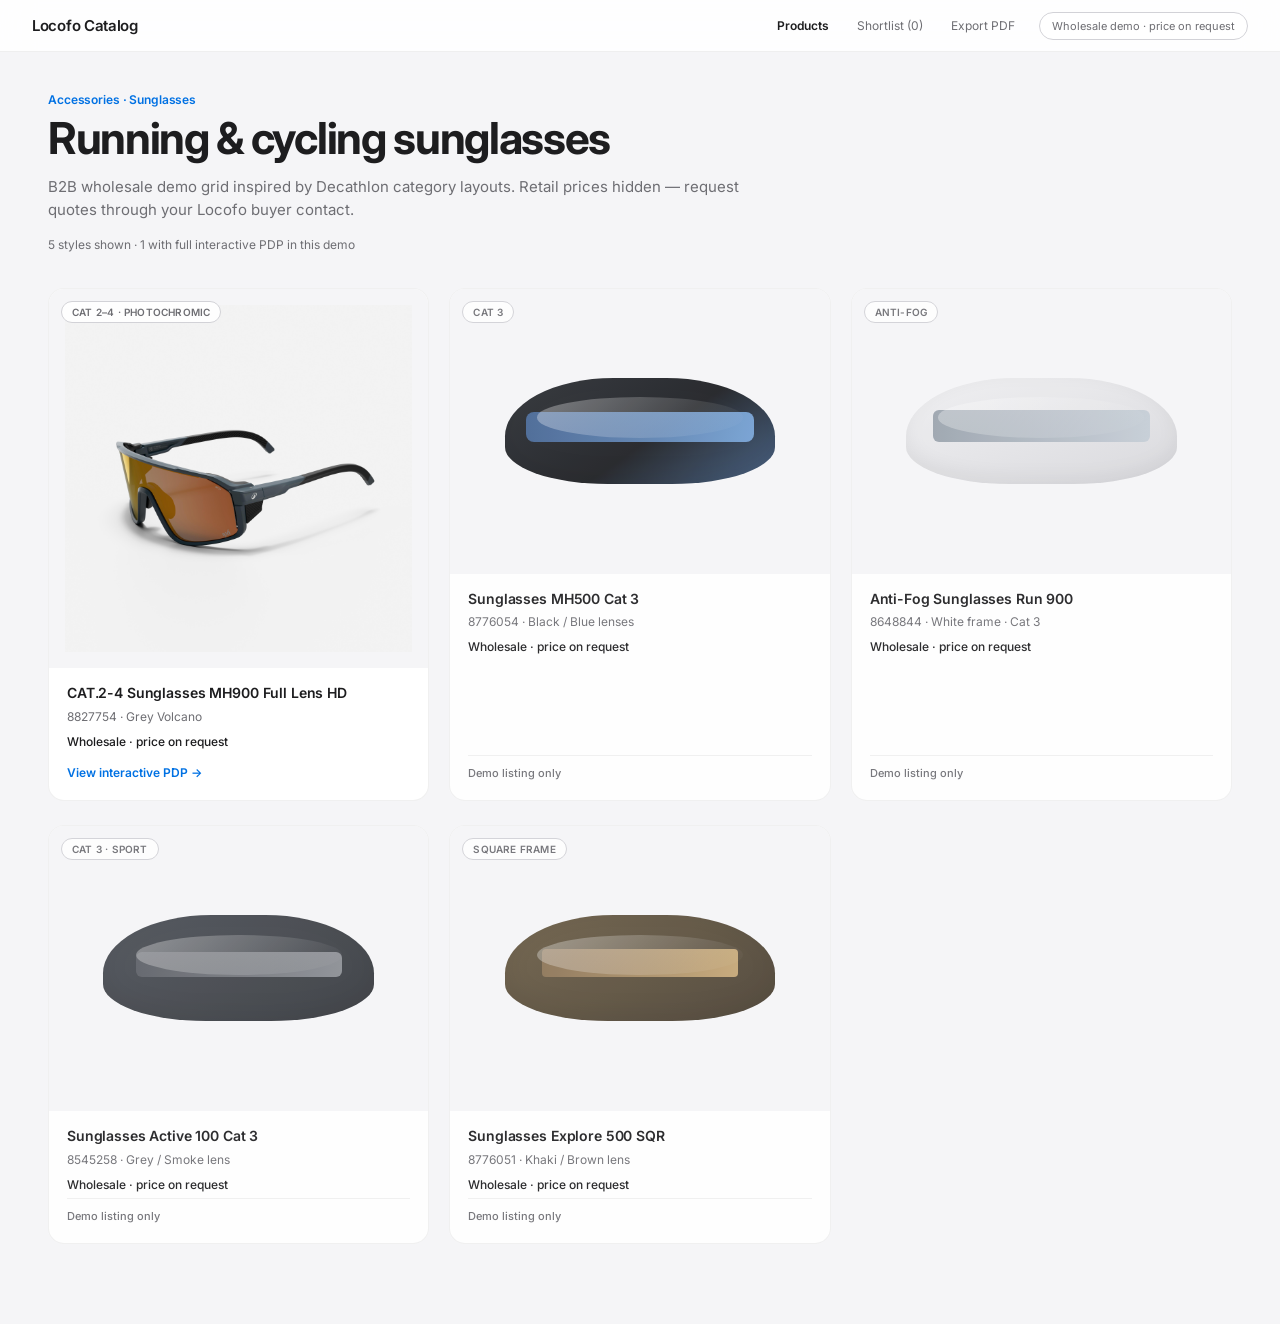
==== index.html @ 7089e8e8 "feat: product listing home page; move PDP to product.html Add Decathlon-inspired category grid on in" ====
<!DOCTYPE html>
<html lang="en">
<head>
  <meta charset="utf-8" />
  <meta name="viewport" content="width=device-width, initial-scale=1" />
  <title>Locofo Catalog — Running &amp; cycling sunglasses</title>
  <link rel="preconnect" href="https://fonts.googleapis.com" />
  <link rel="preconnect" href="https://fonts.gstatic.com" crossorigin />
  <link href="https://fonts.googleapis.com/css2?family=Inter:wght@400;500;600;700&display=swap" rel="stylesheet" />
  <link rel="stylesheet" href="css/styles.css" />
  <link rel="stylesheet" href="css/listing.css" />
</head>
<body>
  <header class="nav" role="banner">
    <a class="brand" href="index.html">Locofo Catalog</a>
    <div class="nav-end">
      <nav class="nav-links" aria-label="Primary">
        <a href="index.html" class="nav-link nav-link-current" aria-current="page">Products</a>
        <button type="button" class="nav-link nav-link-btn" id="openShortlistNav" aria-haspopup="dialog">
          Shortlist (<span id="shortlistCount">0</span>)
        </button>
        <a href="pdf.html" class="nav-link">Export PDF</a>
      </nav>
      <div class="chip" aria-label="Pricing">Wholesale demo · price on request</div>
    </div>
  </header>

  <main class="listing" id="listing">
    <header class="listing-intro">
      <p class="listing-breadcrumb">Accessories · Sunglasses</p>
      <h1>Running &amp; cycling sunglasses</h1>
      <p class="listing-lede">
        B2B wholesale demo grid inspired by Decathlon category layouts. Retail prices hidden — request
        quotes through your Locofo buyer contact.
      </p>
      <p class="listing-count" id="listingCount" aria-live="polite"></p>
    </header>

    <ul class="product-grid" id="productGrid"></ul>
  </main>

  <div class="drawer-backdrop" id="drawerBackdrop" hidden></div>
  <aside class="drawer" id="shortlistDrawer" role="dialog" aria-labelledby="drawerTitle" aria-modal="true" hidden>
    <header class="drawer-header">
      <h2 id="drawerTitle">Shortlist</h2>
      <button type="button" class="drawer-close" id="closeShortlist">Close</button>
    </header>
    <div class="drawer-body" id="shortlistItems"></div>
    <footer class="drawer-footer">
      <p class="drawer-status" id="drawerStatus">0 products ready to export</p>
      <a class="btn btn-primary btn-block" href="pdf.html" id="drawerExport">Export PDF · 0 products</a>
    </footer>
  </aside>

  <script src="js/product.js"></script>
  <script src="js/catalog.js"></script>
  <script src="js/shortlist.js"></script>
  <script src="js/shortlist-ui.js"></script>
  <script src="js/listing.js"></script>
</body>
</html>
---- css/styles.css ----
:root {
  --ink: #1d1d1f;
  --muted: #6e6e73;
  --line: #d2d2d7;
  --bg: #f5f5f7;
  --white: #ffffff;
  --accent: #0071e3;
  --tab-bg: #e8e8ed;
  --nav-h: 52px;
  --drawer-w: 400px;
  font-family: 'Inter', system-ui, -apple-system, BlinkMacSystemFont, 'Segoe UI', sans-serif;
}

*,
*::before,
*::after {
  box-sizing: border-box;
}

html,
body {
  margin: 0;
  height: 100%;
  color: var(--ink);
  background: var(--bg);
  -webkit-font-smoothing: antialiased;
}

body.drawer-open {
  overflow: hidden;
}

a {
  color: inherit;
  text-decoration: none;
}

button {
  font: inherit;
  cursor: pointer;
  border: none;
  background: none;
}

/* —— Nav —— */
.nav {
  position: fixed;
  top: 0;
  left: 0;
  right: 0;
  z-index: 40;
  height: var(--nav-h);
  display: flex;
  align-items: center;
  justify-content: space-between;
  padding: 0 32px;
  background: rgba(255, 255, 255, 0.88);
  backdrop-filter: blur(16px);
  -webkit-backdrop-filter: blur(16px);
  border-bottom: 1px solid rgba(0, 0, 0, 0.06);
}

.brand {
  font-weight: 600;
  font-size: 15px;
  letter-spacing: -0.02em;
}

.nav-end {
  display: flex;
  align-items: center;
  gap: 24px;
}

.nav-links {
  display: flex;
  align-items: center;
  gap: 28px;
}

.nav-link {
  font-size: 12px;
  color: var(--muted);
  transition: color 0.15s;
}

.nav-link:hover,
.nav-link:focus-visible {
  color: var(--ink);
}

.nav-link-btn {
  padding: 0;
}

.chip {
  font-size: 11px;
  color: var(--muted);
  border: 1px solid var(--line);
  border-radius: 980px;
  padding: 6px 12px;
  background: var(--white);
  white-space: nowrap;
}

/* —— PDP split —— */
.pdp {
  display: grid;
  grid-template-columns: minmax(380px, 1fr) minmax(480px, 1.05fr);
  min-height: 100vh;
  padding-top: var(--nav-h);
}

.copy-col {
  background: var(--bg);
  padding: 56px 56px 48px 64px;
  display: flex;
  flex-direction: column;
  justify-content: center;
  max-width: 640px;
}

.eyebrow {
  margin: 0 0 20px;
  font-size: 14px;
  font-weight: 600;
  color: var(--accent);
  letter-spacing: -0.01em;
}

.tabs {
  display: inline-flex;
  gap: 2px;
  background: var(--tab-bg);
  border-radius: 980px;
  padding: 4px;
  margin-bottom: 28px;
  width: fit-content;
}

.tab {
  font-size: 11px;
  padding: 7px 14px;
  border-radius: 980px;
  color: var(--muted);
  transition: background 0.15s, color 0.15s, box-shadow 0.15s;
}

.tab.on {
  background: var(--white);
  color: var(--ink);
  font-weight: 600;
  box-shadow: 0 1px 2px rgba(0, 0, 0, 0.06);
}

.tab-panels {
  position: relative;
  min-height: 200px;
}

.tab-panel {
  display: none;
}

.tab-panel.active {
  display: block;
}

.tab-panel h1 {
  margin: 0 0 14px;
  font-size: clamp(28px, 2.8vw, 40px);
  font-weight: 700;
  letter-spacing: -0.03em;
  line-height: 1.08;
}

.lede {
  margin: 0;
  font-size: 16px;
  line-height: 1.5;
  color: var(--muted);
  max-width: 38ch;
}

.spec-list {
  margin: 8px 0 0;
  padding: 0;
  list-style: none;
  display: grid;
  gap: 16px;
}

.spec-list strong {
  display: block;
  font-size: 11px;
  letter-spacing: 0.06em;
  text-transform: uppercase;
  margin-bottom: 4px;
}

.spec-list span {
  font-size: 14px;
  color: var(--muted);
  line-height: 1.4;
}

.weight-hero {
  margin: 12px 0 10px;
  font-size: clamp(52px, 6vw, 72px);
  font-weight: 700;
  letter-spacing: -0.04em;
  line-height: 1;
}

.weight-unit {
  font-size: 0.35em;
  font-weight: 600;
  color: var(--muted);
  margin-left: 2px;
}

.swatches {
  display: flex;
  gap: 12px;
  margin-top: 20px;
}

.swatch {
  width: 40px;
  height: 40px;
  border-radius: 50%;
  border: 2px solid transparent;
  padding: 0;
}

.swatch.on {
  outline: 2px solid var(--accent);
  outline-offset: 3px;
}

.swatch-grey {
  background: linear-gradient(135deg, #4a4e55, #2c2f34);
}

.swatch-lens {
  background: linear-gradient(135deg, #e8924f, #b84a28);
  opacity: 0.85;
}

.cta-row {
  display: flex;
  flex-wrap: wrap;
  gap: 12px;
  margin-top: 36px;
}

.btn {
  display: inline-flex;
  align-items: center;
  justify-content: center;
  border-radius: 980px;
  padding: 12px 22px;
  font-size: 14px;
  font-weight: 600;
  transition: opacity 0.15s, transform 0.1s;
}

.btn-primary {
  background: var(--ink);
  color: var(--white);
}

.btn-primary:hover {
  opacity: 0.92;
}

.btn-primary.is-saved {
  background: #3a3a3c;
}

.btn-secondary {
  background: #e8e8ed;
  color: var(--ink);
}

.btn-secondary:hover {
  background: #dedee3;
}

.btn-block {
  width: 100%;
}

.btn-block.is-disabled {
  opacity: 0.45;
  pointer-events: none;
}

/* —— Stage / 360 —— */
.stage-col {
  position: relative;
  background: var(--white);
  display: flex;
  flex-direction: column;
  align-items: center;
  justify-content: center;
  padding: 32px 40px 40px;
  touch-action: none;
  cursor: grab;
  user-select: none;
}

.stage-col.is-dragging {
  cursor: grabbing;
}

.pills {
  display: flex;
  gap: 6px;
  margin-bottom: 24px;
}

.pills span {
  display: block;
  height: 6px;
  width: 6px;
  border-radius: 980px;
  background: #d2d2d7;
  transition: width 0.2s ease, background 0.2s ease;
}

.pills span.on {
  width: 22px;
  background: var(--accent);
}

.canvas-wrap {
  position: relative;
  width: min(100%, 560px);
  aspect-ratio: 1;
}

#spinCanvas {
  width: 100%;
  height: 100%;
  display: block;
}

.frame-badge {
  position: absolute;
  left: 50%;
  bottom: 4px;
  transform: translateX(-50%);
  font-size: 11px;
  font-variant-numeric: tabular-nums;
  color: var(--muted);
  background: rgba(245, 245, 247, 0.95);
  border: 1px solid var(--line);
  border-radius: 980px;
  padding: 5px 12px;
  pointer-events: none;
}

.spin-hint {
  margin: 16px 0 0;
  font-size: 11px;
  color: var(--muted);
  opacity: 0;
  transition: opacity 0.2s;
}

.stage-col:hover .spin-hint,
.stage-col:focus-within .spin-hint {
  opacity: 0.7;
}

/* —— Shortlist drawer —— */
.drawer-backdrop[hidden] {
  display: none !important;
}

.drawer-backdrop {
  position: fixed;
  inset: 0;
  z-index: 80;
  background: rgba(0, 0, 0, 0.28);
}

.drawer[hidden] {
  display: none !important;
}

.drawer {
  position: fixed;
  top: 0;
  right: 0;
  z-index: 90;
  width: var(--drawer-w);
  max-width: 100%;
  height: 100%;
  background: var(--white);
  box-shadow: -8px 0 32px rgba(0, 0, 0, 0.08);
  display: flex;
  flex-direction: column;
}

.drawer-header {
  display: flex;
  align-items: center;
  justify-content: space-between;
  padding: 28px 28px 16px;
}

.drawer-header h2 {
  margin: 0;
  font-size: 28px;
  font-weight: 700;
  letter-spacing: -0.03em;
}

.drawer-close {
  font-size: 13px;
  color: var(--muted);
  padding: 6px 4px;
}

.drawer-close:hover {
  color: var(--ink);
}

.drawer-body {
  flex: 1;
  overflow-y: auto;
  padding: 8px 20px 24px;
}

.shortlist-empty {
  font-size: 14px;
  color: var(--muted);
  line-height: 1.45;
  margin: 0;
  padding: 12px 8px;
}

.shortlist-card {
  display: flex;
  gap: 14px;
  align-items: flex-start;
  background: var(--bg);
  border-radius: 16px;
  padding: 14px;
}

.shortlist-thumb {
  width: 72px;
  height: 72px;
  object-fit: contain;
  border-radius: 10px;
  background: var(--white);
  flex-shrink: 0;
}

.shortlist-title {
  margin: 0 0 4px;
  font-size: 14px;
  font-weight: 600;
}

.shortlist-sub {
  margin: 0 0 8px;
  font-size: 12px;
  color: var(--muted);
}

.link-remove {
  font-size: 12px;
  color: var(--accent);
  padding: 0;
}

.link-remove:hover {
  text-decoration: underline;
}

.drawer-footer {
  padding: 16px 20px 28px;
  border-top: 1px solid rgba(0, 0, 0, 0.06);
}

.drawer-status {
  margin: 0 0 12px;
  font-size: 12px;
  color: var(--muted);
  text-align: center;
}

@media (min-width: 1200px) {
  .copy-col {
    padding-left: max(64px, 8vw);
  }
}
---- css/listing.css ----
.listing {
  max-width: 1280px;
  margin: 0 auto;
  padding: calc(var(--nav-h) + 40px) 48px 80px;
}

.listing-intro {
  margin-bottom: 36px;
  max-width: 720px;
}

.listing-breadcrumb {
  margin: 0 0 8px;
  font-size: 12px;
  font-weight: 600;
  color: var(--accent);
  letter-spacing: -0.01em;
}

.listing-intro h1 {
  margin: 0 0 12px;
  font-size: clamp(32px, 3.5vw, 44px);
  font-weight: 700;
  letter-spacing: -0.03em;
  line-height: 1.08;
}

.listing-lede {
  margin: 0;
  font-size: 15px;
  line-height: 1.55;
  color: var(--muted);
}

.listing-count {
  margin: 16px 0 0;
  font-size: 12px;
  color: var(--muted);
}

.nav-link-current {
  color: var(--ink);
  font-weight: 600;
}

.product-grid {
  list-style: none;
  margin: 0;
  padding: 0;
  display: grid;
  grid-template-columns: repeat(3, 1fr);
  gap: 24px 20px;
}

.product-card {
  display: flex;
  flex-direction: column;
  height: 100%;
  background: var(--white);
  border-radius: 16px;
  overflow: hidden;
  border: 1px solid rgba(0, 0, 0, 0.06);
  transition: box-shadow 0.2s ease, transform 0.15s ease;
  text-decoration: none;
  color: inherit;
}

.product-card--live:hover {
  box-shadow: 0 12px 32px rgba(0, 0, 0, 0.08);
  transform: translateY(-2px);
}

.product-card--mock {
  opacity: 0.92;
  cursor: default;
}

.card-media {
  position: relative;
  aspect-ratio: 4 / 3;
  background: var(--bg);
  display: flex;
  align-items: center;
  justify-content: center;
  padding: 16px;
}

.card-img {
  width: 100%;
  height: 100%;
  object-fit: contain;
}

.card-badge {
  position: absolute;
  top: 12px;
  left: 12px;
  font-size: 10px;
  font-weight: 600;
  letter-spacing: 0.02em;
  text-transform: uppercase;
  background: rgba(255, 255, 255, 0.92);
  border: 1px solid var(--line);
  border-radius: 980px;
  padding: 4px 10px;
  color: var(--muted);
}

.card-body {
  padding: 16px 18px 20px;
  display: flex;
  flex-direction: column;
  flex: 1;
  gap: 6px;
}

.card-title {
  margin: 0;
  font-size: 14px;
  font-weight: 600;
  line-height: 1.35;
  letter-spacing: -0.01em;
}

.card-ref {
  margin: 0;
  font-size: 12px;
  color: var(--muted);
}

.card-price {
  margin: 4px 0 0;
  font-size: 12px;
  font-weight: 500;
  color: var(--ink);
}

.card-cta {
  margin-top: auto;
  padding-top: 10px;
  font-size: 12px;
  font-weight: 600;
  color: var(--accent);
}

.card-demo-tag {
  margin-top: auto;
  padding-top: 10px;
  font-size: 11px;
  font-weight: 500;
  color: var(--muted);
  border-top: 1px solid rgba(0, 0, 0, 0.06);
}

/* Offline placeholder “product shots” */
.card-placeholder {
  width: 78%;
  height: 42%;
  border-radius: 40% 40% 38% 38% / 55% 55% 35% 35%;
  position: relative;
  box-shadow: inset 0 -8px 24px rgba(0, 0, 0, 0.08);
}

.card-placeholder::after {
  content: '';
  position: absolute;
  inset: 18% 12% auto;
  height: 38%;
  border-radius: 50%;
  background: linear-gradient(135deg, rgba(255, 255, 255, 0.35), transparent);
}

.ph-mh500 {
  background: linear-gradient(145deg, #2a2d33 0%, #1a1c20 55%, #3d5a80 100%);
}

.ph-mh500::before {
  content: '';
  position: absolute;
  left: 8%;
  right: 8%;
  top: 32%;
  height: 28%;
  border-radius: 8px;
  background: linear-gradient(90deg, #4a6fa5, #7eb0e8);
  opacity: 0.85;
}

.ph-antifog {
  background: linear-gradient(160deg, #f0f0f2 0%, #d8d8dc 100%);
  box-shadow: inset 0 -6px 20px rgba(0, 0, 0, 0.06);
}

.ph-antifog::before {
  content: '';
  position: absolute;
  left: 10%;
  right: 10%;
  top: 30%;
  height: 30%;
  border-radius: 6px;
  background: linear-gradient(90deg, #9aa3ad, #c5cdd6);
}

.ph-active {
  background: linear-gradient(145deg, #4b4f56 0%, #35383d 100%);
}

.ph-active::before {
  content: '';
  position: absolute;
  left: 12%;
  right: 12%;
  top: 34%;
  height: 24%;
  border-radius: 6px;
  background: linear-gradient(90deg, #5c5f66, #8a8d93);
}

.ph-explore {
  background: linear-gradient(145deg, #6b5d45 0%, #4a4032 100%);
}

.ph-explore::before {
  content: '';
  position: absolute;
  left: 14%;
  right: 14%;
  top: 32%;
  height: 26%;
  border-radius: 4px;
  background: linear-gradient(90deg, #8b7355, #c4a574);
}

.shortlist-view {
  display: inline-block;
  font-size: 12px;
  color: var(--accent);
  margin-right: 12px;
}

.shortlist-view:hover {
  text-decoration: underline;
}

@media (min-width: 1400px) {
  .product-grid {
    grid-template-columns: repeat(3, 1fr);
  }
}
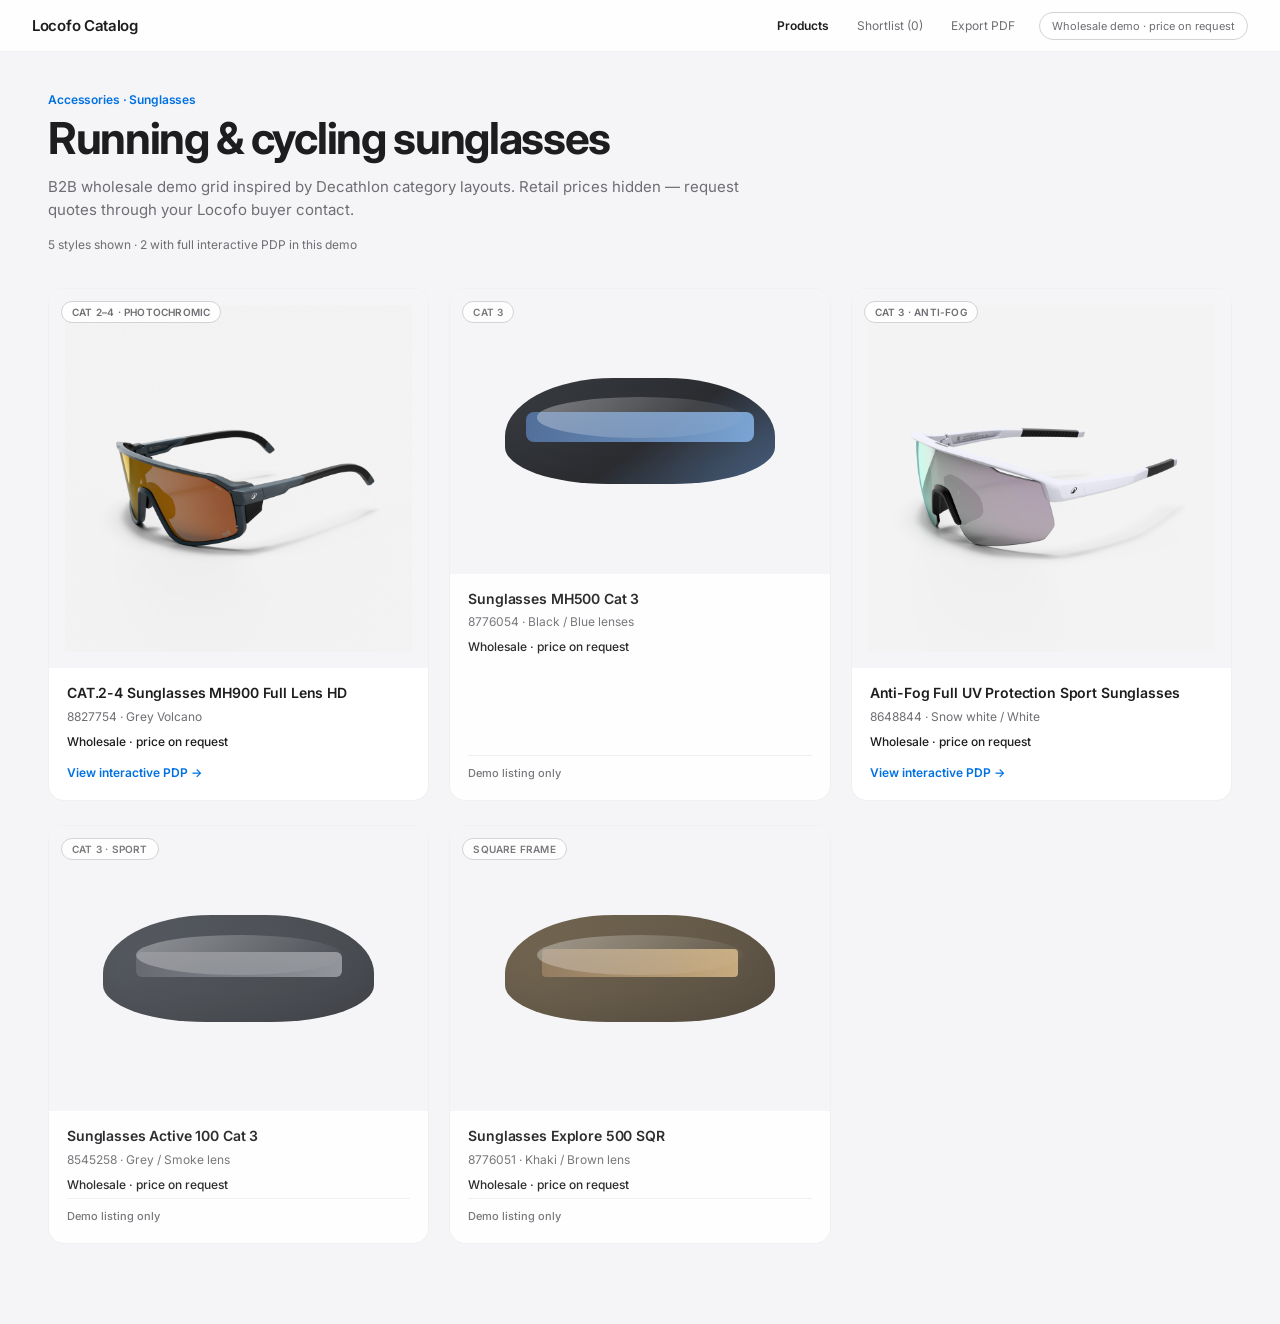
==== commit babb45e6: "feat: add Anti-Fog 8648844 PDP and multi-SKU PDF export Add frames-antifog assets, product-antifog.h" ====
--- a/index.html
+++ b/index.html
@@ -52,8 +52,7 @@
     </footer>
   </aside>
 
-  <script src="js/product.js"></script>
-  <script src="js/catalog.js"></script>
+  <script src="js/products.js"></script>
   <script src="js/shortlist.js"></script>
   <script src="js/shortlist-ui.js"></script>
   <script src="js/listing.js"></script>
--- a/css/styles.css
+++ b/css/styles.css
@@ -247,6 +247,11 @@
   opacity: 0.85;
 }
 
+.swatch-white {
+  background: linear-gradient(145deg, #ffffff 0%, #e8e8ed 55%, #d2d2d7 100%);
+  border: 1px solid var(--line);
+}
+
 .cta-row {
   display: flex;
   flex-wrap: wrap;
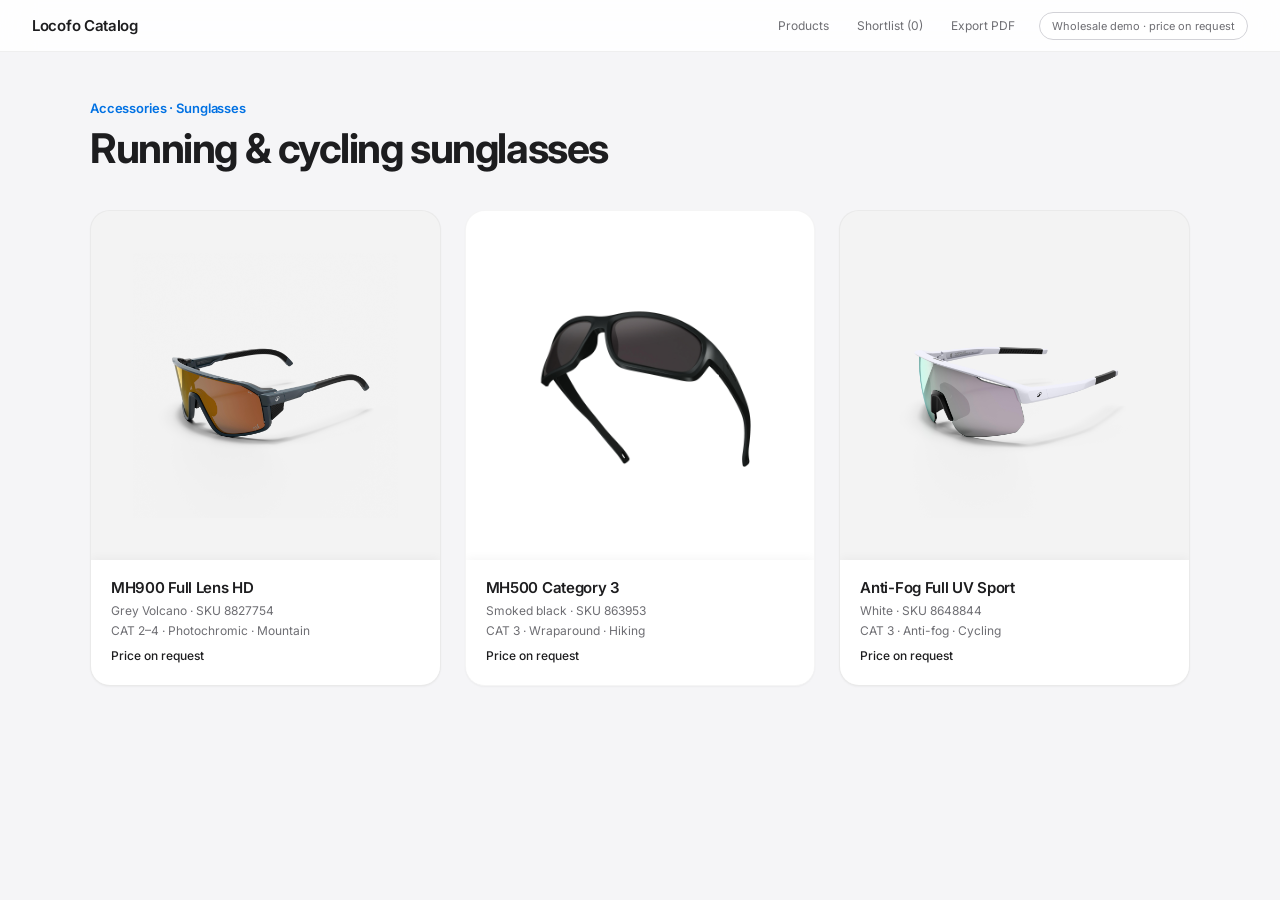
==== commit 5b79b700: "Add the interactive Locofo catalog demo. Ship the product grid, PDPs, shortlist, and PDF export, wit" ====
--- a/index.html
+++ b/index.html
@@ -3,40 +3,67 @@
 <head>
   <meta charset="utf-8" />
   <meta name="viewport" content="width=device-width, initial-scale=1" />
-  <title>Locofo Catalog — Running &amp; cycling sunglasses</title>
+  <title>Locofo Catalog - Running &amp; cycling sunglasses</title>
   <link rel="preconnect" href="https://fonts.googleapis.com" />
   <link rel="preconnect" href="https://fonts.gstatic.com" crossorigin />
   <link href="https://fonts.googleapis.com/css2?family=Inter:wght@400;500;600;700&display=swap" rel="stylesheet" />
   <link rel="stylesheet" href="css/styles.css" />
-  <link rel="stylesheet" href="css/listing.css" />
 </head>
 <body>
   <header class="nav" role="banner">
     <a class="brand" href="index.html">Locofo Catalog</a>
     <div class="nav-end">
       <nav class="nav-links" aria-label="Primary">
-        <a href="index.html" class="nav-link nav-link-current" aria-current="page">Products</a>
+        <a href="index.html" class="nav-link" aria-current="page">Products</a>
         <button type="button" class="nav-link nav-link-btn" id="openShortlistNav" aria-haspopup="dialog">
           Shortlist (<span id="shortlistCount">0</span>)
         </button>
-        <a href="pdf.html" class="nav-link">Export PDF</a>
+        <a href="pdf.html" class="nav-link" id="navExportPdf">Export PDF</a>
       </nav>
       <div class="chip" aria-label="Pricing">Wholesale demo · price on request</div>
     </div>
   </header>
 
-  <main class="listing" id="listing">
-    <header class="listing-intro">
-      <p class="listing-breadcrumb">Accessories · Sunglasses</p>
-      <h1>Running &amp; cycling sunglasses</h1>
-      <p class="listing-lede">
-        B2B wholesale demo grid inspired by Decathlon category layouts. Retail prices hidden — request
-        quotes through your Locofo buyer contact.
-      </p>
-      <p class="listing-count" id="listingCount" aria-live="polite"></p>
+  <main class="catalog" id="catalog">
+    <header class="catalog-header">
+      <p class="catalog-eyebrow">Accessories · Sunglasses</p>
+      <h1 class="catalog-title">Running &amp; cycling sunglasses</h1>
     </header>
 
-    <ul class="product-grid" id="productGrid"></ul>
+    <div class="product-grid" role="list">
+      <!-- LIVE: MH900 → product.html -->
+      <a class="product-card product-card--live product-card--mh900" href="product.html" role="listitem">
+        <img class="product-card-photo" src="frames/01.jpg" alt="" width="480" height="480" />
+        <div class="product-card-info">
+          <h2 class="product-card-title">MH900 Full Lens HD</h2>
+          <p class="product-card-meta">Grey Volcano · SKU 8827754</p>
+          <p class="product-card-line">CAT 2–4 · Photochromic · Mountain</p>
+          <p class="product-card-price">Price on request</p>
+        </div>
+      </a>
+
+      <!-- LIVE: MH500 → product-mh500.html -->
+      <a class="product-card product-card--live product-card--mh500" href="product-mh500.html" role="listitem">
+        <img class="product-card-photo" src="frames-mh500/01.jpg" alt="" width="480" height="480" />
+        <div class="product-card-info">
+          <h2 class="product-card-title">MH500 Category 3</h2>
+          <p class="product-card-meta">Smoked black · SKU 863953</p>
+          <p class="product-card-line">CAT 3 · Wraparound · Hiking</p>
+          <p class="product-card-price">Price on request</p>
+        </div>
+      </a>
+
+      <!-- LIVE: Anti-Fog → product-antifog.html -->
+      <a class="product-card product-card--live product-card--antifog" href="product-antifog.html" role="listitem">
+        <img class="product-card-photo" src="frames-antifog/01.jpg" alt="" width="480" height="480" />
+        <div class="product-card-info">
+          <h2 class="product-card-title">Anti-Fog Full UV Sport</h2>
+          <p class="product-card-meta">White · SKU 8648844</p>
+          <p class="product-card-line">CAT 3 · Anti-fog · Cycling</p>
+          <p class="product-card-price">Price on request</p>
+        </div>
+      </a>
+    </div>
   </main>
 
   <div class="drawer-backdrop" id="drawerBackdrop" hidden></div>
@@ -52,9 +79,8 @@
     </footer>
   </aside>
 
-  <script src="js/products.js"></script>
+  <script src="js/product.js"></script>
   <script src="js/shortlist.js"></script>
-  <script src="js/shortlist-ui.js"></script>
-  <script src="js/listing.js"></script>
+  <script src="js/app.js"></script>
 </body>
 </html>
--- a/css/styles.css
+++ b/css/styles.css
@@ -7,7 +7,7 @@
   --accent: #0071e3;
   --tab-bg: #e8e8ed;
   --nav-h: 52px;
-  --drawer-w: 400px;
+  --drawer-w: 380px;
   font-family: 'Inter', system-ui, -apple-system, BlinkMacSystemFont, 'Segoe UI', sans-serif;
 }
 
@@ -140,30 +140,57 @@
 
 .tab {
   font-size: 11px;
+  font-weight: 600;
   padding: 7px 14px;
   border-radius: 980px;
   color: var(--muted);
-  transition: background 0.15s, color 0.15s, box-shadow 0.15s;
+  transition: background 0.45s ease, color 0.45s ease, box-shadow 0.45s ease;
 }
 
 .tab.on {
   background: var(--white);
   color: var(--ink);
-  font-weight: 600;
   box-shadow: 0 1px 2px rgba(0, 0, 0, 0.06);
 }
 
 .tab-panels {
   position: relative;
-  min-height: 200px;
+  min-height: 240px;
+  overflow: hidden;
 }
 
 .tab-panel {
-  display: none;
+  position: absolute;
+  top: 0;
+  left: 0;
+  right: 0;
+  opacity: 0;
+  transform: translateY(18px);
+  pointer-events: none;
+  transition: opacity 0.7s ease, transform 0.85s cubic-bezier(0.22, 1, 0.36, 1);
+}
+
+.tab-panel.leave-up {
+  transform: translateY(-18px);
+}
+
+.tab-panel.leave-down {
+  transform: translateY(18px);
 }
 
 .tab-panel.active {
-  display: block;
+  opacity: 1;
+  transform: translateY(0);
+  pointer-events: auto;
+  z-index: 1;
+}
+
+@media (prefers-reduced-motion: reduce) {
+  .tab,
+  .tab-panel,
+  .pills span {
+    transition: none;
+  }
 }
 
 .tab-panel h1 {
@@ -248,8 +275,12 @@
 }
 
 .swatch-white {
-  background: linear-gradient(145deg, #ffffff 0%, #e8e8ed 55%, #d2d2d7 100%);
-  border: 1px solid var(--line);
+  background: linear-gradient(135deg, #f7f7f5, #e8e8e4);
+  border-color: #d2d2d7;
+}
+
+.swatch-smoke {
+  background: linear-gradient(135deg, #3a3a3c, #1c1c1e);
 }
 
 .cta-row {
@@ -284,12 +315,13 @@
 }
 
 .btn-secondary {
-  background: #e8e8ed;
+  background: transparent;
   color: var(--ink);
+  border: 1px solid var(--line);
 }
 
 .btn-secondary:hover {
-  background: #dedee3;
+  background: rgba(0, 0, 0, 0.03);
 }
 
 .btn-block {
@@ -331,7 +363,7 @@
   width: 6px;
   border-radius: 980px;
   background: #d2d2d7;
-  transition: width 0.2s ease, background 0.2s ease;
+  transition: width 0.55s cubic-bezier(0.22, 1, 0.36, 1), background 0.55s ease;
 }
 
 .pills span.on {
@@ -504,3 +536,112 @@
     padding-left: max(64px, 8vw);
   }
 }
+
+/* —— Catalog listing —— */
+.catalog {
+  max-width: 1180px;
+  margin: 0 auto;
+  padding: calc(var(--nav-h) + 48px) 40px 80px;
+}
+
+.catalog-header {
+  margin-bottom: 40px;
+  max-width: 560px;
+}
+
+.catalog-eyebrow {
+  margin: 0 0 10px;
+  font-size: 13px;
+  font-weight: 600;
+  color: var(--accent);
+  letter-spacing: -0.01em;
+}
+
+.catalog-title {
+  margin: 0;
+  font-size: clamp(32px, 3.2vw, 44px);
+  font-weight: 700;
+  letter-spacing: -0.035em;
+  line-height: 1.08;
+}
+
+.product-grid {
+  display: grid;
+  grid-template-columns: repeat(3, 1fr);
+  gap: 28px 24px;
+}
+
+.product-card {
+  display: flex;
+  flex-direction: column;
+  background: #f3f3f3;
+  border-radius: 20px;
+  overflow: hidden;
+  border: 1px solid rgba(0, 0, 0, 0.04);
+  box-shadow: 0 1px 2px rgba(0, 0, 0, 0.04);
+  transition: transform 0.18s ease;
+}
+
+.product-card--mh500 {
+  background: #ffffff;
+}
+
+.product-card--live {
+  cursor: pointer;
+}
+
+.product-card--live:hover,
+.product-card--live:focus-visible {
+  transform: translateY(-2px);
+  outline: none;
+}
+
+.product-card--live:hover .product-card-info,
+.product-card--live:focus-visible .product-card-info {
+  box-shadow: 0 -4px 14px rgba(0, 0, 0, 0.06);
+}
+
+.product-card--live:focus-visible {
+  box-shadow: 0 0 0 3px rgba(0, 113, 227, 0.35);
+}
+
+.product-card-photo {
+  width: 100%;
+  height: auto;
+  aspect-ratio: 1;
+  object-fit: contain;
+  display: block;
+  padding: 12%;
+}
+
+.product-card-info {
+  position: relative;
+  background: var(--white);
+  padding: 19px 20px 22px;
+  display: flex;
+  flex-direction: column;
+  gap: 5px;
+  box-shadow: 0 -2px 9px rgba(0, 0, 0, 0.04);
+}
+
+.product-card-title {
+  margin: 0;
+  font-size: 15px;
+  font-weight: 600;
+  letter-spacing: -0.02em;
+  line-height: 1.25;
+}
+
+.product-card-meta,
+.product-card-line {
+  margin: 0;
+  font-size: 12px;
+  color: var(--muted);
+}
+
+.product-card-price {
+  margin: 5px 0 0;
+  font-size: 12px;
+  font-weight: 500;
+  color: var(--ink);
+}
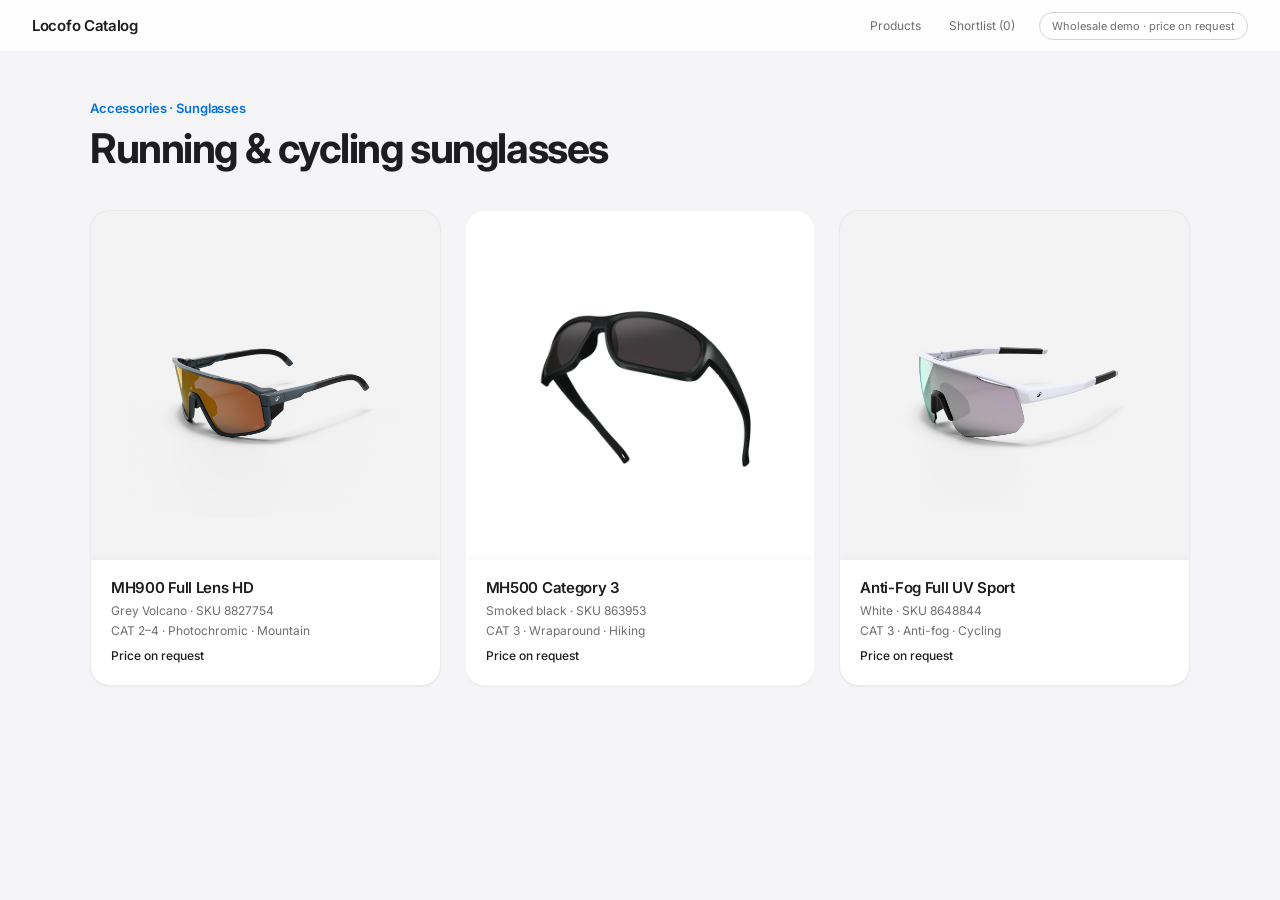
==== commit fef1b1f2: "Advance product tabs from a scroll or swipe, and keep the photo on that view. Co-authored-by: Cursor" ====
--- a/index.html
+++ b/index.html
@@ -18,7 +18,6 @@
         <button type="button" class="nav-link nav-link-btn" id="openShortlistNav" aria-haspopup="dialog">
           Shortlist (<span id="shortlistCount">0</span>)
         </button>
-        <a href="pdf.html" class="nav-link" id="navExportPdf">Export PDF</a>
       </nav>
       <div class="chip" aria-label="Pricing">Wholesale demo · price on request</div>
     </div>
--- a/css/styles.css
+++ b/css/styles.css
@@ -167,7 +167,7 @@
   opacity: 0;
   transform: translateY(18px);
   pointer-events: none;
-  transition: opacity 0.7s ease, transform 0.85s cubic-bezier(0.22, 1, 0.36, 1);
+  transition: opacity 0.52s ease, transform 0.52s cubic-bezier(0.22, 1, 0.36, 1);
 }
 
 .tab-panel.leave-up {
@@ -248,39 +248,34 @@
 
 .swatches {
   display: flex;
-  gap: 12px;
-  margin-top: 20px;
+  gap: 7px;
+  margin-top: 14px;
 }
 
 .swatch {
-  width: 40px;
-  height: 40px;
-  border-radius: 50%;
-  border: 2px solid transparent;
+  width: 43px;
+  height: 25px;
+  flex: 0 0 auto;
+  border-radius: 18px;
+  border: none;
   padding: 0;
 }
 
-.swatch.on {
-  outline: 2px solid var(--accent);
-  outline-offset: 3px;
-}
-
 .swatch-grey {
-  background: linear-gradient(135deg, #4a4e55, #2c2f34);
+  background: linear-gradient(149.5deg, #4a4e55 0%, #2c2f34 70.7%);
 }
 
 .swatch-lens {
-  background: linear-gradient(135deg, #e8924f, #b84a28);
-  opacity: 0.85;
+  background: linear-gradient(149.5deg, #c45c3e 0%, #8b2e1a 70.7%);
 }
 
 .swatch-white {
-  background: linear-gradient(135deg, #f7f7f5, #e8e8e4);
-  border-color: #d2d2d7;
+  background: linear-gradient(149.5deg, #f7f7f5 0%, #e8e8e4 70.7%);
+  box-shadow: inset 0 0 0 1px #d2d2d7;
 }
 
 .swatch-smoke {
-  background: linear-gradient(135deg, #3a3a3c, #1c1c1e);
+  background: linear-gradient(149.5deg, #3a3a3c 0%, #1c1c1e 70.7%);
 }
 
 .cta-row {
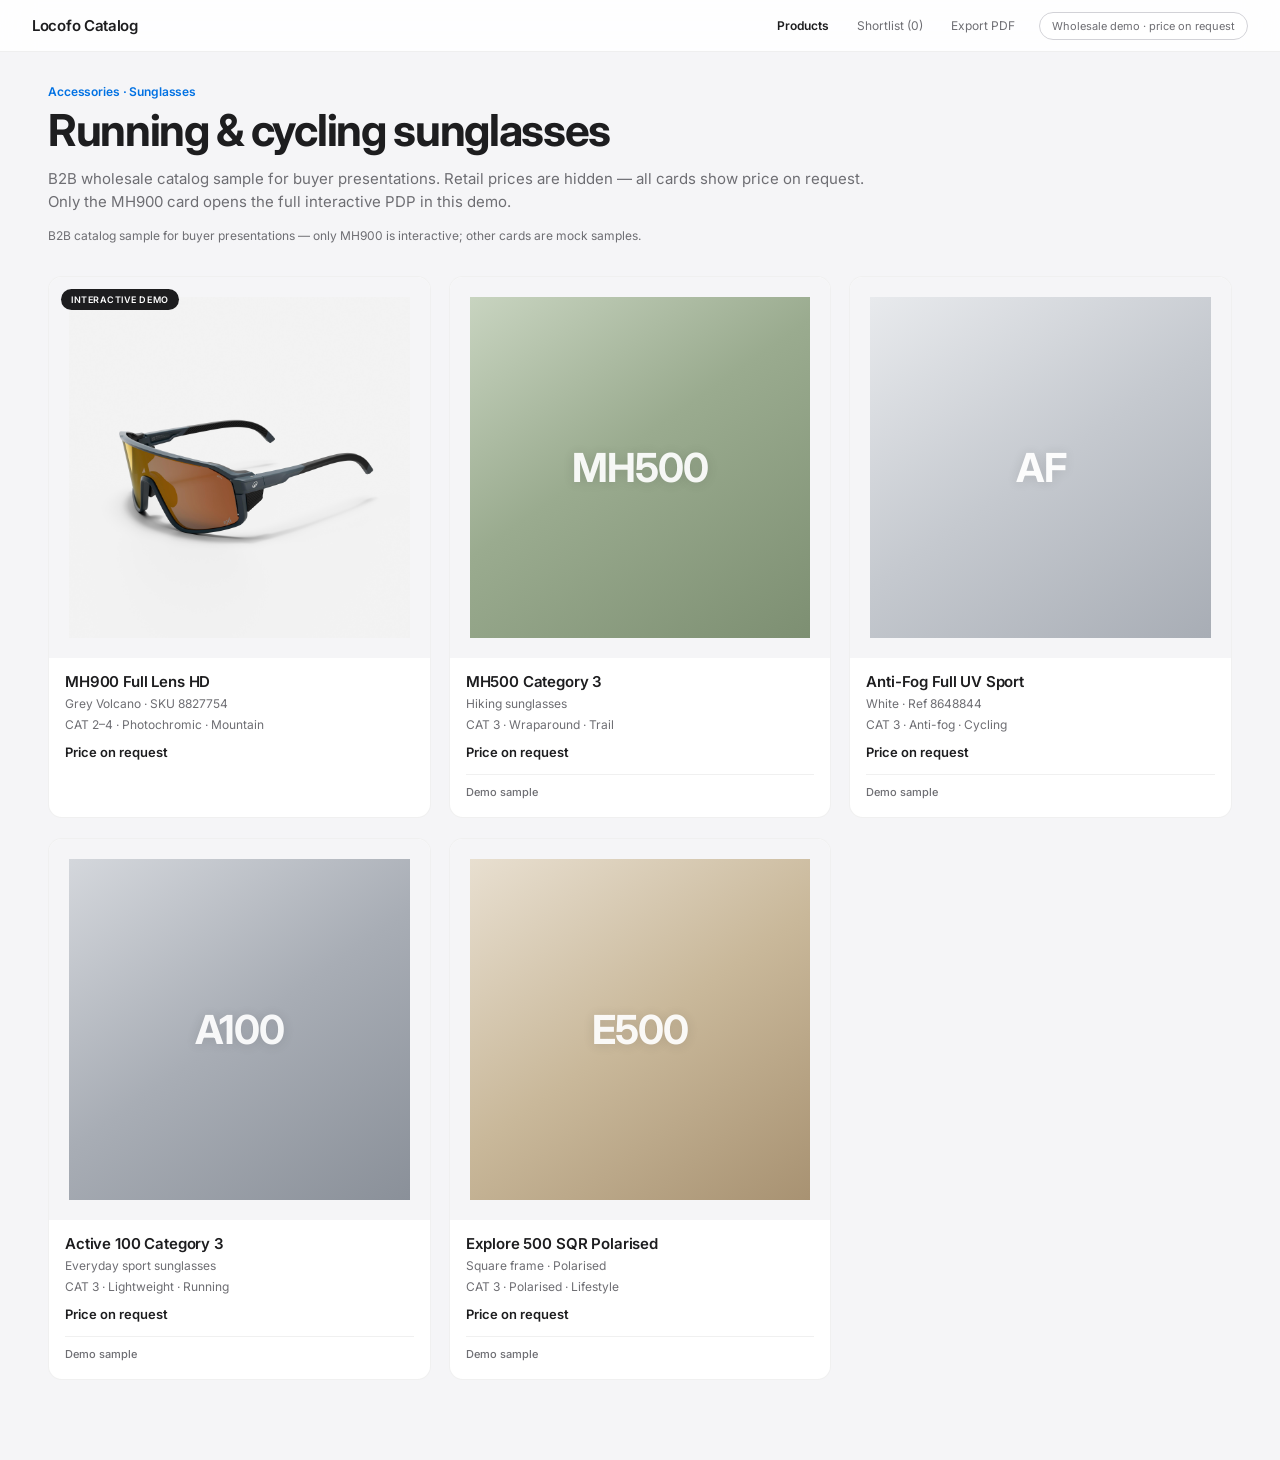
==== commit 695f7b14: "feat: Figma MH900 v1 desktop + mobile UI polish Align listing, PDP, shortlist, and Export PDF CTA wi" ====
--- a/index.html
+++ b/index.html
@@ -3,66 +3,43 @@
 <head>
   <meta charset="utf-8" />
   <meta name="viewport" content="width=device-width, initial-scale=1" />
-  <title>Locofo Catalog - Running &amp; cycling sunglasses</title>
+  <title>Locofo Catalog — Running &amp; cycling sunglasses</title>
   <link rel="preconnect" href="https://fonts.googleapis.com" />
   <link rel="preconnect" href="https://fonts.gstatic.com" crossorigin />
   <link href="https://fonts.googleapis.com/css2?family=Inter:wght@400;500;600;700&display=swap" rel="stylesheet" />
   <link rel="stylesheet" href="css/styles.css" />
+  <link rel="stylesheet" href="css/listing.css" />
 </head>
 <body>
   <header class="nav" role="banner">
-    <a class="brand" href="index.html">Locofo Catalog</a>
+    <div class="nav-start">
+      <a class="brand" href="index.html">Locofo Catalog</a>
+      <div class="chip chip--mobile" aria-label="Pricing">Wholesale demo · price on request</div>
+    </div>
     <div class="nav-end">
       <nav class="nav-links" aria-label="Primary">
-        <a href="index.html" class="nav-link" aria-current="page">Products</a>
+        <a href="index.html" class="nav-link nav-link-current" aria-current="page">Products</a>
         <button type="button" class="nav-link nav-link-btn" id="openShortlistNav" aria-haspopup="dialog">
           Shortlist (<span id="shortlistCount">0</span>)
         </button>
+        <a href="pdf.html" class="nav-link"><span class="nav-export-long">Export PDF</span><span class="nav-export-short">PDF</span></a>
       </nav>
-      <div class="chip" aria-label="Pricing">Wholesale demo · price on request</div>
+      <div class="chip chip--desktop" aria-label="Pricing">Wholesale demo · price on request</div>
     </div>
   </header>
 
-  <main class="catalog" id="catalog">
-    <header class="catalog-header">
-      <p class="catalog-eyebrow">Accessories · Sunglasses</p>
-      <h1 class="catalog-title">Running &amp; cycling sunglasses</h1>
+  <main class="listing" id="listing">
+    <header class="listing-intro">
+      <p class="listing-breadcrumb">Accessories · Sunglasses</p>
+      <h1>Running &amp; cycling sunglasses</h1>
+      <p class="listing-lede">
+        B2B wholesale catalog sample for buyer presentations. Retail prices are hidden — all cards show
+        price on request. Only the MH900 card opens the full interactive PDP in this demo.
+      </p>
+      <p class="listing-count" id="listingCount" aria-live="polite"></p>
     </header>
 
-    <div class="product-grid" role="list">
-      <!-- LIVE: MH900 → product.html -->
-      <a class="product-card product-card--live product-card--mh900" href="product.html" role="listitem">
-        <img class="product-card-photo" src="frames/01.jpg" alt="" width="480" height="480" />
-        <div class="product-card-info">
-          <h2 class="product-card-title">MH900 Full Lens HD</h2>
-          <p class="product-card-meta">Grey Volcano · SKU 8827754</p>
-          <p class="product-card-line">CAT 2–4 · Photochromic · Mountain</p>
-          <p class="product-card-price">Price on request</p>
-        </div>
-      </a>
-
-      <!-- LIVE: MH500 → product-mh500.html -->
-      <a class="product-card product-card--live product-card--mh500" href="product-mh500.html" role="listitem">
-        <img class="product-card-photo" src="frames-mh500/01.jpg" alt="" width="480" height="480" />
-        <div class="product-card-info">
-          <h2 class="product-card-title">MH500 Category 3</h2>
-          <p class="product-card-meta">Smoked black · SKU 863953</p>
-          <p class="product-card-line">CAT 3 · Wraparound · Hiking</p>
-          <p class="product-card-price">Price on request</p>
-        </div>
-      </a>
-
-      <!-- LIVE: Anti-Fog → product-antifog.html -->
-      <a class="product-card product-card--live product-card--antifog" href="product-antifog.html" role="listitem">
-        <img class="product-card-photo" src="frames-antifog/01.jpg" alt="" width="480" height="480" />
-        <div class="product-card-info">
-          <h2 class="product-card-title">Anti-Fog Full UV Sport</h2>
-          <p class="product-card-meta">White · SKU 8648844</p>
-          <p class="product-card-line">CAT 3 · Anti-fog · Cycling</p>
-          <p class="product-card-price">Price on request</p>
-        </div>
-      </a>
-    </div>
+    <ul class="product-grid" id="productGrid"></ul>
   </main>
 
   <div class="drawer-backdrop" id="drawerBackdrop" hidden></div>
@@ -78,8 +55,9 @@
     </footer>
   </aside>
 
-  <script src="js/product.js"></script>
+  <script src="js/products.js"></script>
   <script src="js/shortlist.js"></script>
-  <script src="js/app.js"></script>
+  <script src="js/shortlist-ui.js"></script>
+  <script src="js/listing.js"></script>
 </body>
 </html>
--- a/css/styles.css
+++ b/css/styles.css
@@ -7,7 +7,9 @@
   --accent: #0071e3;
   --tab-bg: #e8e8ed;
   --nav-h: 52px;
-  --drawer-w: 380px;
+  --nav-h-mobile: 88px;
+  --drawer-w: 400px;
+  --bp-mobile: 900px;
   font-family: 'Inter', system-ui, -apple-system, BlinkMacSystemFont, 'Segoe UI', sans-serif;
 }
 
@@ -103,6 +105,30 @@
   white-space: nowrap;
 }
 
+.nav-start {
+  display: flex;
+  flex-direction: column;
+  align-items: flex-start;
+  gap: 8px;
+  min-width: 0;
+}
+
+.chip--mobile {
+  display: none;
+}
+
+.chip--desktop {
+  display: block;
+}
+
+.nav-export-short {
+  display: none;
+}
+
+.nav-export-long {
+  display: inline;
+}
+
 /* —— PDP split —— */
 .pdp {
   display: grid;
@@ -140,57 +166,30 @@
 
 .tab {
   font-size: 11px;
-  font-weight: 600;
   padding: 7px 14px;
   border-radius: 980px;
   color: var(--muted);
-  transition: background 0.45s ease, color 0.45s ease, box-shadow 0.45s ease;
+  transition: background 0.15s, color 0.15s, box-shadow 0.15s;
 }
 
 .tab.on {
   background: var(--white);
   color: var(--ink);
+  font-weight: 600;
   box-shadow: 0 1px 2px rgba(0, 0, 0, 0.06);
 }
 
 .tab-panels {
   position: relative;
-  min-height: 240px;
-  overflow: hidden;
+  min-height: 200px;
 }
 
 .tab-panel {
-  position: absolute;
-  top: 0;
-  left: 0;
-  right: 0;
-  opacity: 0;
-  transform: translateY(18px);
-  pointer-events: none;
-  transition: opacity 0.52s ease, transform 0.52s cubic-bezier(0.22, 1, 0.36, 1);
-}
-
-.tab-panel.leave-up {
-  transform: translateY(-18px);
-}
-
-.tab-panel.leave-down {
-  transform: translateY(18px);
+  display: none;
 }
 
 .tab-panel.active {
-  opacity: 1;
-  transform: translateY(0);
-  pointer-events: auto;
-  z-index: 1;
-}
-
-@media (prefers-reduced-motion: reduce) {
-  .tab,
-  .tab-panel,
-  .pills span {
-    transition: none;
-  }
+  display: block;
 }
 
 .tab-panel h1 {
@@ -248,34 +247,39 @@
 
 .swatches {
   display: flex;
-  gap: 7px;
-  margin-top: 14px;
+  gap: 12px;
+  margin-top: 20px;
 }
 
 .swatch {
-  width: 43px;
-  height: 25px;
-  flex: 0 0 auto;
-  border-radius: 18px;
-  border: none;
+  width: 40px;
+  height: 40px;
+  border-radius: 50%;
+  border: 2px solid transparent;
   padding: 0;
 }
 
+.swatch.on {
+  outline: 2px solid var(--accent);
+  outline-offset: 3px;
+}
+
 .swatch-grey {
-  background: linear-gradient(149.5deg, #4a4e55 0%, #2c2f34 70.7%);
+  background: linear-gradient(135deg, #4a4e55, #2c2f34);
 }
 
 .swatch-lens {
-  background: linear-gradient(149.5deg, #c45c3e 0%, #8b2e1a 70.7%);
+  background: linear-gradient(135deg, #e8924f, #b84a28);
+  opacity: 0.85;
 }
 
 .swatch-white {
-  background: linear-gradient(149.5deg, #f7f7f5 0%, #e8e8e4 70.7%);
-  box-shadow: inset 0 0 0 1px #d2d2d7;
-}
-
-.swatch-smoke {
-  background: linear-gradient(149.5deg, #3a3a3c 0%, #1c1c1e 70.7%);
+  background: linear-gradient(145deg, #ffffff 0%, #e8e8ed 55%, #d2d2d7 100%);
+  border: 1px solid var(--line);
+}
+
+.swatch-smoked {
+  background: linear-gradient(145deg, #3d3f44 0%, #1a1b1e 55%, #2a2c30 100%);
 }
 
 .cta-row {
@@ -309,14 +313,16 @@
   background: #3a3a3c;
 }
 
-.btn-secondary {
-  background: transparent;
+.btn-outline {
+  background: var(--white);
   color: var(--ink);
   border: 1px solid var(--line);
-}
-
-.btn-secondary:hover {
-  background: rgba(0, 0, 0, 0.03);
+  box-shadow: 0 1px 2px rgba(0, 0, 0, 0.04);
+}
+
+.btn-outline:hover {
+  background: #fafafa;
+  border-color: #c8c8cd;
 }
 
 .btn-block {
@@ -358,7 +364,7 @@
   width: 6px;
   border-radius: 980px;
   background: #d2d2d7;
-  transition: width 0.55s cubic-bezier(0.22, 1, 0.36, 1), background 0.55s ease;
+  transition: width 0.2s ease, background 0.2s ease;
 }
 
 .pills span.on {
@@ -532,111 +538,134 @@
   }
 }
 
-/* —— Catalog listing —— */
-.catalog {
-  max-width: 1180px;
-  margin: 0 auto;
-  padding: calc(var(--nav-h) + 48px) 40px 80px;
-}
-
-.catalog-header {
-  margin-bottom: 40px;
-  max-width: 560px;
-}
-
-.catalog-eyebrow {
-  margin: 0 0 10px;
-  font-size: 13px;
-  font-weight: 600;
-  color: var(--accent);
-  letter-spacing: -0.01em;
-}
-
-.catalog-title {
-  margin: 0;
-  font-size: clamp(32px, 3.2vw, 44px);
-  font-weight: 700;
-  letter-spacing: -0.035em;
-  line-height: 1.08;
-}
-
-.product-grid {
-  display: grid;
-  grid-template-columns: repeat(3, 1fr);
-  gap: 28px 24px;
-}
-
-.product-card {
-  display: flex;
-  flex-direction: column;
-  background: #f3f3f3;
-  border-radius: 20px;
-  overflow: hidden;
-  border: 1px solid rgba(0, 0, 0, 0.04);
-  box-shadow: 0 1px 2px rgba(0, 0, 0, 0.04);
-  transition: transform 0.18s ease;
-}
-
-.product-card--mh500 {
-  background: #ffffff;
-}
-
-.product-card--live {
-  cursor: pointer;
-}
-
-.product-card--live:hover,
-.product-card--live:focus-visible {
-  transform: translateY(-2px);
-  outline: none;
-}
-
-.product-card--live:hover .product-card-info,
-.product-card--live:focus-visible .product-card-info {
-  box-shadow: 0 -4px 14px rgba(0, 0, 0, 0.06);
-}
-
-.product-card--live:focus-visible {
-  box-shadow: 0 0 0 3px rgba(0, 113, 227, 0.35);
-}
-
-.product-card-photo {
-  width: 100%;
-  height: auto;
-  aspect-ratio: 1;
-  object-fit: contain;
-  display: block;
-  padding: 12%;
-}
-
-.product-card-info {
-  position: relative;
-  background: var(--white);
-  padding: 19px 20px 22px;
-  display: flex;
-  flex-direction: column;
-  gap: 5px;
-  box-shadow: 0 -2px 9px rgba(0, 0, 0, 0.04);
-}
-
-.product-card-title {
-  margin: 0;
-  font-size: 15px;
-  font-weight: 600;
-  letter-spacing: -0.02em;
-  line-height: 1.25;
-}
-
-.product-card-meta,
-.product-card-line {
-  margin: 0;
-  font-size: 12px;
-  color: var(--muted);
-}
-
-.product-card-price {
-  margin: 5px 0 0;
-  font-size: 12px;
-  font-weight: 500;
-  color: var(--ink);
-}
+/* —— Mobile: Figma Catalog UI MH900 v1 (≤900) —— */
+@media (max-width: 900px) {
+  .nav {
+    align-items: flex-start;
+    padding: 12px 16px;
+    height: auto;
+    min-height: var(--nav-h-mobile);
+  }
+
+  .nav-start {
+    flex: 1;
+  }
+
+  .nav-end {
+    flex-direction: column;
+    align-items: flex-end;
+    gap: 0;
+  }
+
+  .chip--mobile {
+    display: inline-block;
+    font-size: 10px;
+    padding: 5px 10px;
+  }
+
+  .chip--desktop {
+    display: none;
+  }
+
+  .nav-links {
+    gap: 16px;
+    margin-top: 4px;
+  }
+
+  .nav-link {
+    font-size: 11px;
+  }
+
+  .nav-export-long {
+    display: none;
+  }
+
+  .nav-export-short {
+    display: inline;
+  }
+
+  .pdp {
+    grid-template-columns: 1fr;
+    grid-template-rows: auto auto;
+    min-height: auto;
+    padding-top: var(--nav-h-mobile);
+  }
+
+  .stage-col {
+    order: 1;
+    padding: 20px 16px 16px;
+    min-height: 42vh;
+  }
+
+  .copy-col {
+    order: 2;
+    max-width: none;
+    padding: 24px 20px 32px;
+    justify-content: flex-start;
+  }
+
+  .tab-panel h1 {
+    font-size: 26px;
+  }
+
+  .cta-row {
+    display: grid;
+    grid-template-columns: 1fr 1fr;
+    gap: 10px;
+  }
+
+  .cta-row .btn {
+    padding: 12px 14px;
+    font-size: 13px;
+    width: 100%;
+  }
+
+  /* Segment progress (mobile spin) */
+  .pills {
+    gap: 4px;
+    margin-bottom: 16px;
+    max-width: min(100%, 300px);
+  }
+
+  .pills span {
+    height: 3px;
+    width: 28px;
+    border-radius: 2px;
+    background: #e8e8ed;
+  }
+
+  .pills span.on {
+    width: 36px;
+    background: var(--ink);
+  }
+
+  .frame-badge {
+    bottom: 0;
+    font-size: 10px;
+  }
+
+  /* Shortlist: bottom sheet ~70% */
+  .drawer {
+    top: auto;
+    bottom: 0;
+    left: 0;
+    right: 0;
+    width: 100%;
+    height: 70vh;
+    max-height: 70vh;
+    border-radius: 20px 20px 0 0;
+    box-shadow: 0 -12px 40px rgba(0, 0, 0, 0.12);
+  }
+
+  .drawer-header {
+    padding: 20px 20px 12px;
+  }
+
+  .drawer-header h2 {
+    font-size: 22px;
+  }
+
+  .drawer-footer {
+    padding-bottom: max(20px, env(safe-area-inset-bottom));
+  }
+}
--- a/css/listing.css
+++ b/css/listing.css
@@ -0,0 +1,233 @@
+.listing {
+  max-width: 1280px;
+  margin: 0 auto;
+  padding: calc(var(--nav-h) + 32px) 48px 80px;
+}
+
+.listing-intro {
+  margin-bottom: 32px;
+  max-width: 820px;
+}
+
+.listing-breadcrumb {
+  margin: 0 0 8px;
+  font-size: 12px;
+  font-weight: 600;
+  color: var(--accent);
+  letter-spacing: -0.01em;
+}
+
+.listing-intro h1 {
+  margin: 0 0 12px;
+  font-size: clamp(32px, 3.5vw, 44px);
+  font-weight: 700;
+  letter-spacing: -0.03em;
+  line-height: 1.08;
+}
+
+.listing-lede {
+  margin: 0;
+  font-size: 15px;
+  line-height: 1.55;
+  color: var(--muted);
+}
+
+.listing-count {
+  margin: 14px 0 0;
+  font-size: 12px;
+  color: var(--muted);
+  line-height: 1.45;
+}
+
+.nav-link-current {
+  color: var(--ink);
+  font-weight: 600;
+}
+
+.product-grid {
+  list-style: none;
+  margin: 0;
+  padding: 0;
+  display: grid;
+  grid-template-columns: repeat(3, 1fr);
+  gap: 20px 18px;
+}
+
+.product-card {
+  display: flex;
+  flex-direction: column;
+  height: 100%;
+  background: var(--white);
+  border-radius: 14px;
+  overflow: hidden;
+  border: 1px solid rgba(0, 0, 0, 0.06);
+  text-decoration: none;
+  color: inherit;
+}
+
+.product-card--interactive {
+  transition: box-shadow 0.2s ease, transform 0.15s ease;
+}
+
+.product-card--interactive:hover {
+  box-shadow: 0 10px 28px rgba(0, 0, 0, 0.08);
+  transform: translateY(-2px);
+}
+
+.product-card--sample {
+  cursor: default;
+}
+
+.card-media {
+  position: relative;
+  aspect-ratio: 1 / 1;
+  background: var(--bg);
+  display: flex;
+  align-items: center;
+  justify-content: center;
+  padding: 20px;
+}
+
+.card-img {
+  width: 100%;
+  height: 100%;
+  object-fit: contain;
+}
+
+.card-demo-badge {
+  position: absolute;
+  top: 12px;
+  left: 12px;
+  font-size: 10px;
+  font-weight: 600;
+  letter-spacing: 0.04em;
+  text-transform: uppercase;
+  border-radius: 980px;
+  padding: 5px 10px;
+}
+
+.card-demo-badge--interactive {
+  background: var(--ink);
+  color: var(--white);
+}
+
+@media (min-width: 901px) {
+  .card-demo-badge--interactive {
+    text-transform: uppercase;
+    letter-spacing: 0.06em;
+    font-size: 9px;
+  }
+}
+
+.card-body {
+  padding: 14px 16px 18px;
+  display: flex;
+  flex-direction: column;
+  flex: 1;
+  gap: 4px;
+}
+
+.card-title {
+  margin: 0;
+  font-size: 15px;
+  font-weight: 600;
+  line-height: 1.35;
+  letter-spacing: -0.01em;
+}
+
+.card-ref {
+  margin: 0;
+  font-size: 12px;
+  color: var(--muted);
+}
+
+.card-tags {
+  margin: 2px 0 0;
+  font-size: 12px;
+  color: var(--muted);
+}
+
+.card-price {
+  margin: 8px 0 0;
+  font-size: 13px;
+  font-weight: 600;
+  color: var(--ink);
+}
+
+.card-demo-tag {
+  margin-top: 10px;
+  padding-top: 10px;
+  font-size: 11px;
+  font-weight: 500;
+  color: var(--muted);
+  border-top: 1px solid rgba(0, 0, 0, 0.06);
+}
+
+.card-placeholder {
+  width: 100%;
+  height: 100%;
+  display: flex;
+  align-items: center;
+  justify-content: center;
+  border-radius: 0;
+}
+
+.card-placeholder span {
+  font-size: clamp(28px, 5vw, 40px);
+  font-weight: 700;
+  letter-spacing: -0.03em;
+  color: rgba(255, 255, 255, 0.92);
+  text-shadow: 0 1px 12px rgba(0, 0, 0, 0.12);
+}
+
+.card-placeholder--mh500 {
+  background: linear-gradient(145deg, #c8d4c0 0%, #9aab8f 45%, #7d8f72 100%);
+}
+
+.card-placeholder--af {
+  background: linear-gradient(145deg, #e8eaed 0%, #c5c9cf 50%, #a8adb5 100%);
+}
+
+.card-placeholder--af span {
+  color: rgba(255, 255, 255, 0.95);
+}
+
+.card-placeholder--a100 {
+  background: linear-gradient(145deg, #d4d7dc 0%, #a8adb5 50%, #8a9099 100%);
+}
+
+.card-placeholder--e500 {
+  background: linear-gradient(145deg, #e8dfd0 0%, #c9b89a 50%, #a89272 100%);
+}
+
+.shortlist-view {
+  display: inline-block;
+  font-size: 12px;
+  color: var(--accent);
+  margin-right: 12px;
+}
+
+.shortlist-view:hover {
+  text-decoration: underline;
+}
+
+@media (max-width: 900px) {
+  .listing {
+    padding: calc(var(--nav-h-mobile) + 20px) 20px 48px;
+  }
+
+  .product-grid {
+    grid-template-columns: 1fr;
+    gap: 16px;
+  }
+
+  .card-media {
+    aspect-ratio: 4 / 3;
+  }
+}
+
+@media (min-width: 901px) and (max-width: 1100px) {
+  .product-grid {
+    grid-template-columns: repeat(2, 1fr);
+  }
+}
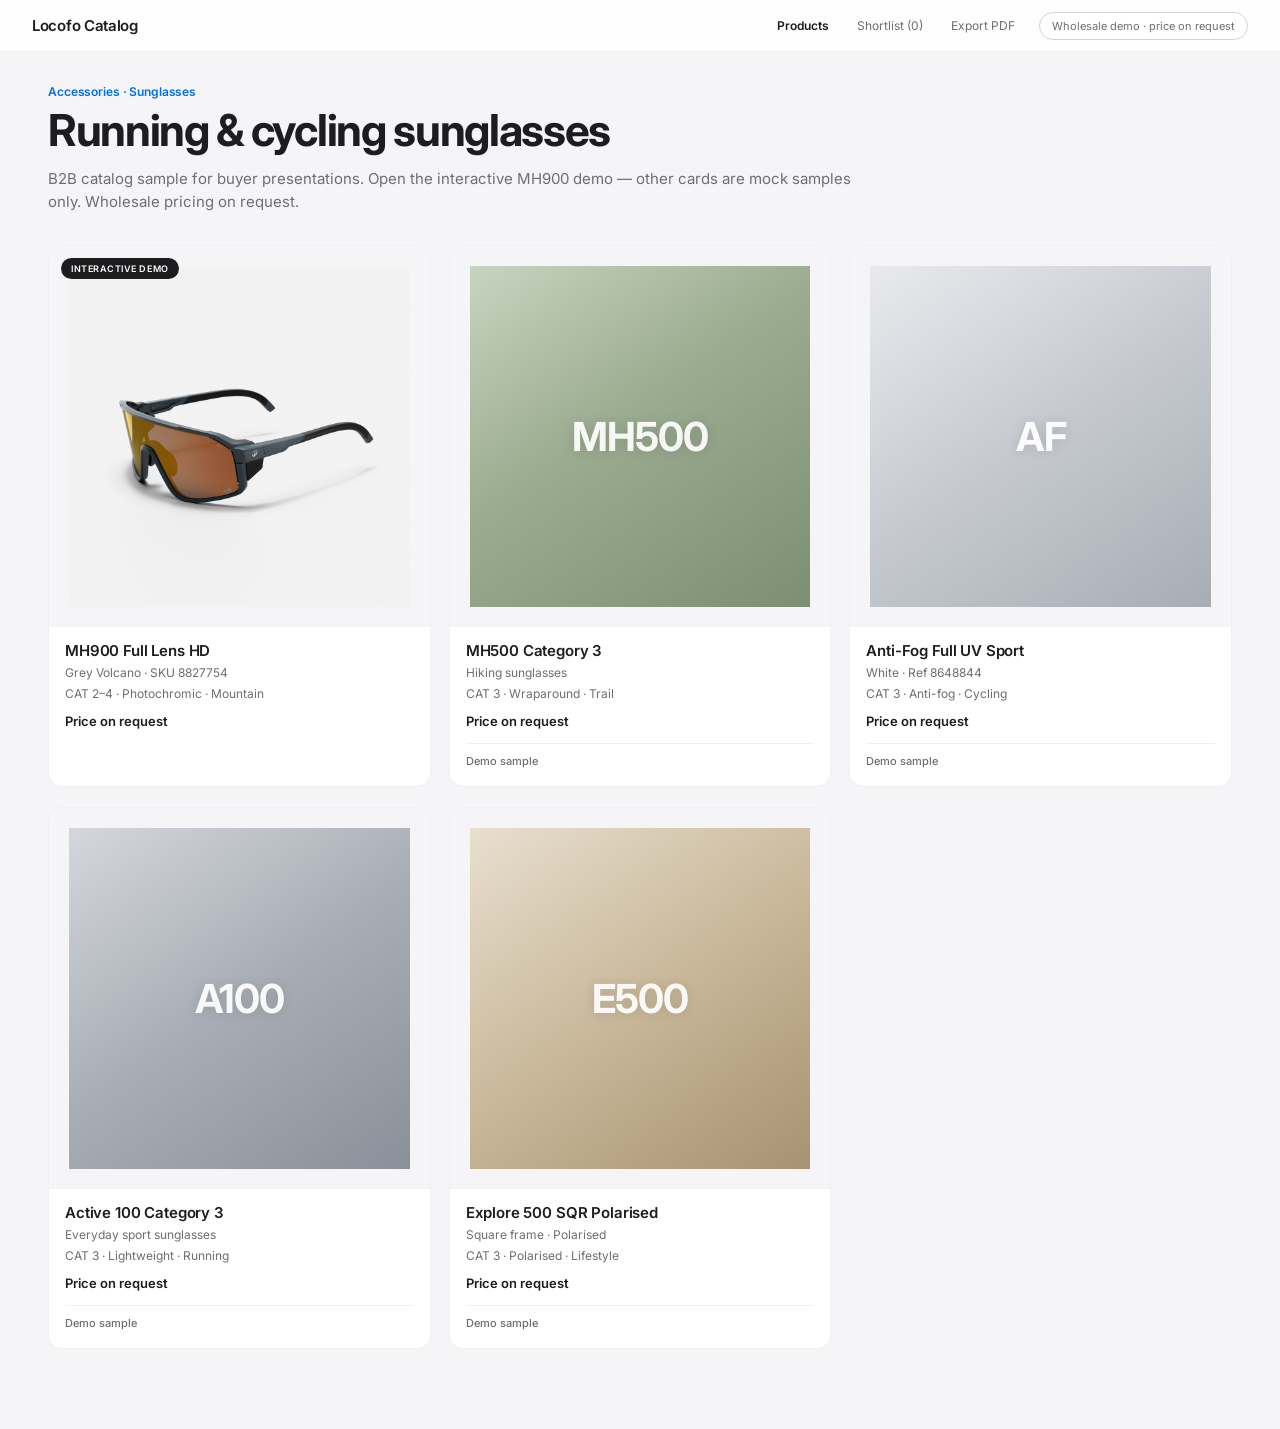
==== commit 14175125: "fix(ui): Catalog UI/UX visual QA vs MH900 v1 (Desktop only) - Listing lede matches Figma 54:29; drop" ====
--- a/index.html
+++ b/index.html
@@ -33,10 +33,8 @@
       <p class="listing-breadcrumb">Accessories · Sunglasses</p>
       <h1>Running &amp; cycling sunglasses</h1>
       <p class="listing-lede">
-        B2B wholesale catalog sample for buyer presentations. Retail prices are hidden — all cards show
-        price on request. Only the MH900 card opens the full interactive PDP in this demo.
+        B2B catalog sample for buyer presentations. Open the interactive MH900 demo — other cards are mock samples only. Wholesale pricing on request.
       </p>
-      <p class="listing-count" id="listingCount" aria-live="polite"></p>
     </header>
 
     <ul class="product-grid" id="productGrid"></ul>
--- a/css/styles.css
+++ b/css/styles.css
@@ -8,7 +8,7 @@
   --tab-bg: #e8e8ed;
   --nav-h: 52px;
   --nav-h-mobile: 88px;
-  --drawer-w: 400px;
+  --drawer-w: 380px;
   --bp-mobile: 900px;
   font-family: 'Inter', system-ui, -apple-system, BlinkMacSystemFont, 'Segoe UI', sans-serif;
 }
@@ -582,6 +582,19 @@
 
   .nav-export-short {
     display: inline;
+  }
+
+  /* PDP mobile: Shortlist + Export PDF only (full label), no Products */
+  body[data-product-id] .nav-link-products {
+    display: none;
+  }
+
+  body[data-product-id] .nav-export-long {
+    display: inline;
+  }
+
+  body[data-product-id] .nav-export-short {
+    display: none;
   }
 
   .pdp {
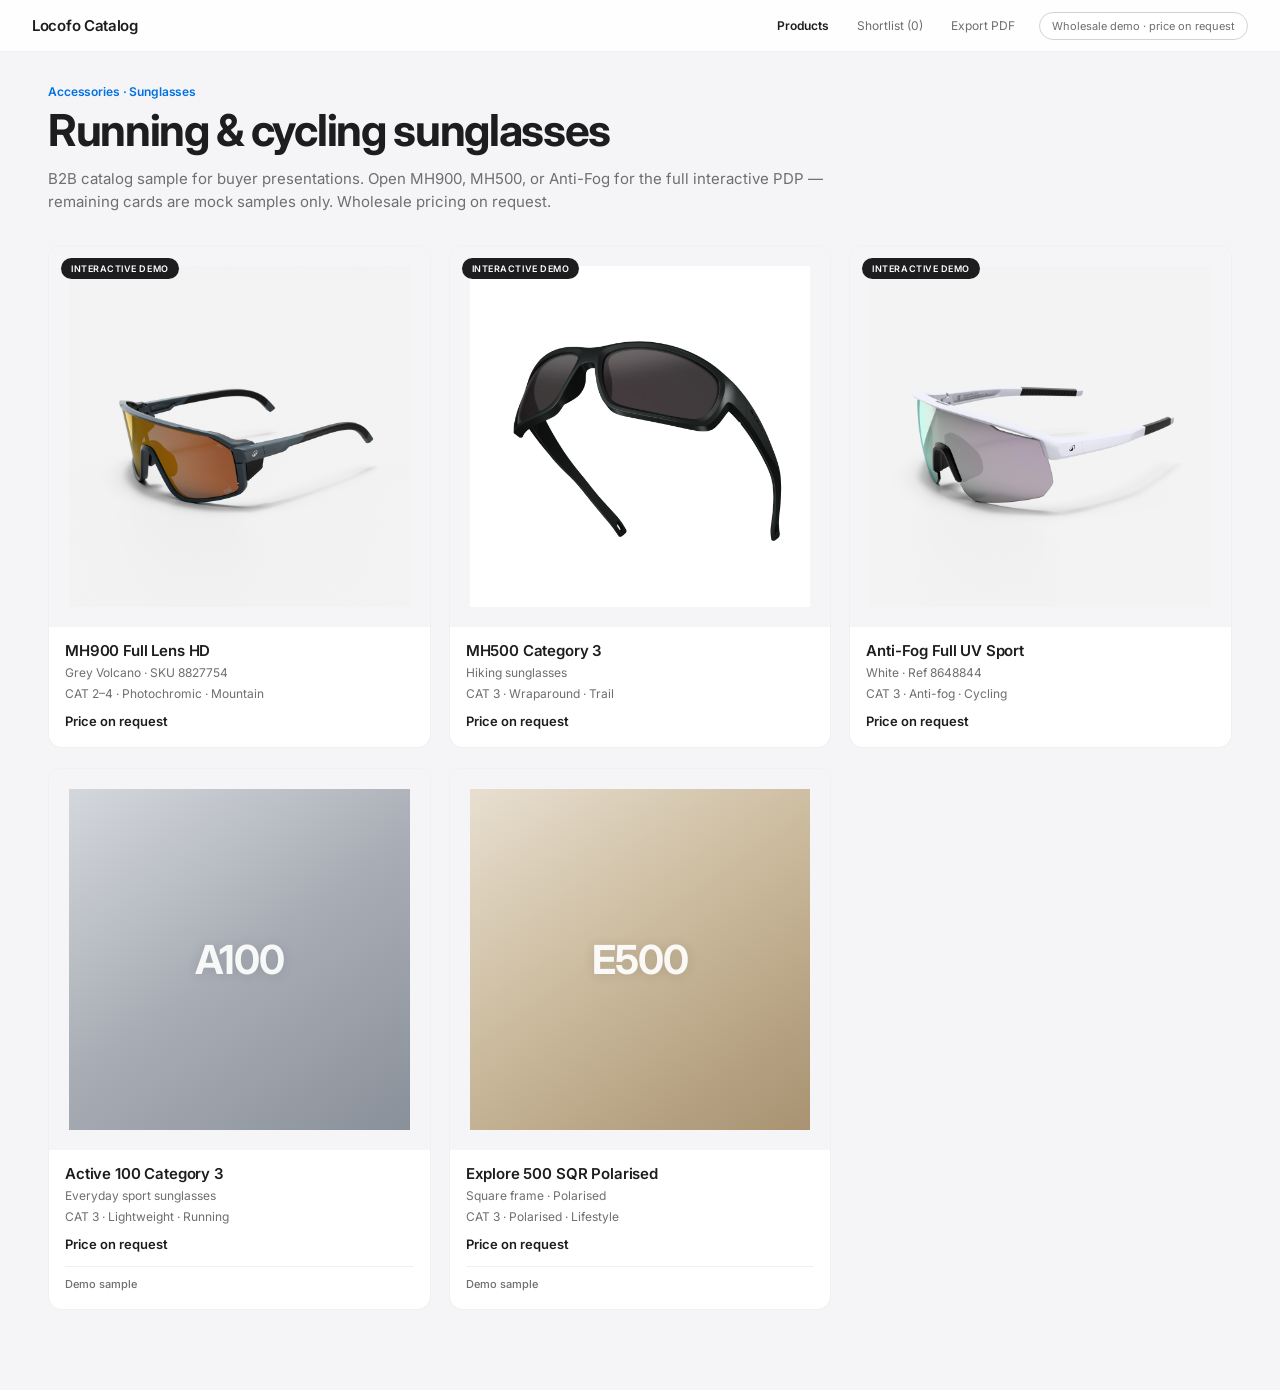
==== commit 7da9ba03: "fix: restore MH500 and Anti-Fog as interactive listing SKUs Keep three live PDPs (MH900, MH500, Anti" ====
--- a/index.html
+++ b/index.html
@@ -33,7 +33,7 @@
       <p class="listing-breadcrumb">Accessories · Sunglasses</p>
       <h1>Running &amp; cycling sunglasses</h1>
       <p class="listing-lede">
-        B2B catalog sample for buyer presentations. Open the interactive MH900 demo — other cards are mock samples only. Wholesale pricing on request.
+        B2B catalog sample for buyer presentations. Open MH900, MH500, or Anti-Fog for the full interactive PDP — remaining cards are mock samples only. Wholesale pricing on request.
       </p>
     </header>
 
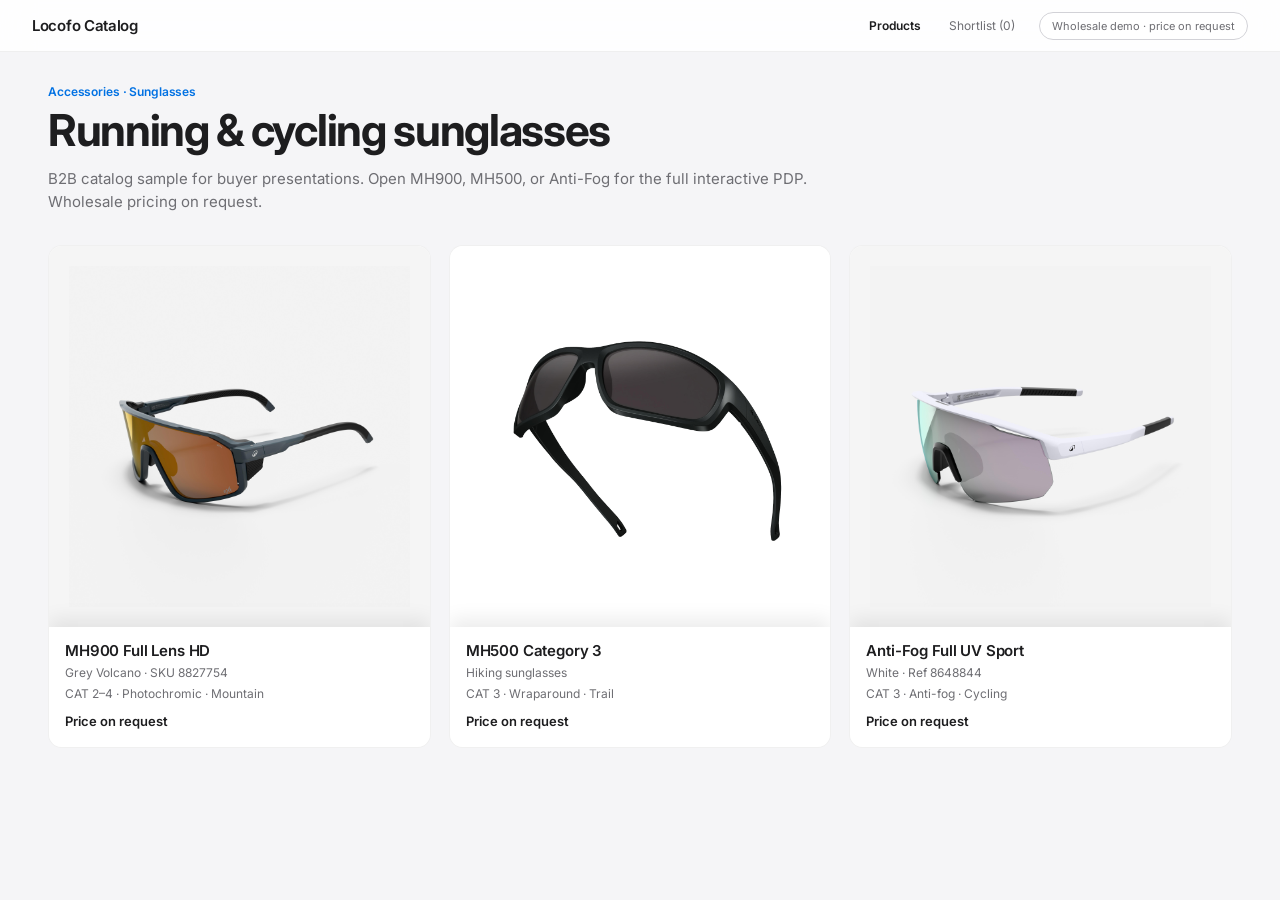
==== commit 6ea8097f: "fix(ui): trim the listing and step the viewer once per tab Drop the mock sample cards, interactive-d" ====
--- a/index.html
+++ b/index.html
@@ -8,7 +8,7 @@
   <link rel="preconnect" href="https://fonts.gstatic.com" crossorigin />
   <link href="https://fonts.googleapis.com/css2?family=Inter:wght@400;500;600;700&display=swap" rel="stylesheet" />
   <link rel="stylesheet" href="css/styles.css" />
-  <link rel="stylesheet" href="css/listing.css" />
+  <link rel="stylesheet" href="css/listing.css?v=6" />
 </head>
 <body>
   <header class="nav" role="banner">
@@ -22,7 +22,6 @@
         <button type="button" class="nav-link nav-link-btn" id="openShortlistNav" aria-haspopup="dialog">
           Shortlist (<span id="shortlistCount">0</span>)
         </button>
-        <a href="pdf.html" class="nav-link"><span class="nav-export-long">Export PDF</span><span class="nav-export-short">PDF</span></a>
       </nav>
       <div class="chip chip--desktop" aria-label="Pricing">Wholesale demo · price on request</div>
     </div>
@@ -33,7 +32,7 @@
       <p class="listing-breadcrumb">Accessories · Sunglasses</p>
       <h1>Running &amp; cycling sunglasses</h1>
       <p class="listing-lede">
-        B2B catalog sample for buyer presentations. Open MH900, MH500, or Anti-Fog for the full interactive PDP — remaining cards are mock samples only. Wholesale pricing on request.
+        B2B catalog sample for buyer presentations. Open MH900, MH500, or Anti-Fog for the full interactive PDP. Wholesale pricing on request.
       </p>
     </header>
 
@@ -53,9 +52,9 @@
     </footer>
   </aside>
 
-  <script src="js/products.js"></script>
+  <script src="js/products.js?v=5"></script>
   <script src="js/shortlist.js"></script>
   <script src="js/shortlist-ui.js"></script>
-  <script src="js/listing.js"></script>
+  <script src="js/listing.js?v=5"></script>
 </body>
 </html>
--- a/css/styles.css
+++ b/css/styles.css
@@ -19,10 +19,17 @@
   box-sizing: border-box;
 }
 
-html,
+html {
+  margin: 0;
+  height: 100%;
+  color: var(--ink);
+  background: var(--bg);
+  -webkit-font-smoothing: antialiased;
+}
+
 body {
   margin: 0;
-  height: 100%;
+  min-height: 100%;
   color: var(--ink);
   background: var(--bg);
   -webkit-font-smoothing: antialiased;
@@ -121,12 +128,41 @@
   display: block;
 }
 
-.nav-export-short {
-  display: none;
-}
-
-.nav-export-long {
-  display: inline;
+
+/* —— Desktop scroll theater: tab-to-tab + matching frames —— */
+.theater {
+  position: relative;
+}
+
+@media (min-width: 901px) {
+  .theater {
+    height: 400vh; /* runway so scroll drives tabs + frames */
+  }
+
+  .theater .pdp {
+    position: sticky;
+    top: var(--nav-h);
+    height: calc(100vh - var(--nav-h));
+    min-height: 0;
+    padding-top: 0;
+    overflow: hidden;
+    align-items: stretch;
+  }
+
+  .theater .copy-col {
+    justify-content: center;
+    overflow: hidden;
+  }
+
+  .theater .stage-col {
+    min-height: 0;
+  }
+}
+
+@media (max-width: 900px) {
+  .theater {
+    height: auto;
+  }
 }
 
 /* —— PDP split —— */
@@ -470,6 +506,9 @@
   flex: 1;
   overflow-y: auto;
   padding: 8px 20px 24px;
+  display: flex;
+  flex-direction: column;
+  gap: 16px;
 }
 
 .shortlist-empty {
@@ -576,24 +615,8 @@
     font-size: 11px;
   }
 
-  .nav-export-long {
-    display: none;
-  }
-
-  .nav-export-short {
-    display: inline;
-  }
-
-  /* PDP mobile: Shortlist + Export PDF only (full label), no Products */
+  /* PDP mobile: Shortlist only, no Products */
   body[data-product-id] .nav-link-products {
-    display: none;
-  }
-
-  body[data-product-id] .nav-export-long {
-    display: inline;
-  }
-
-  body[data-product-id] .nav-export-short {
     display: none;
   }
 
--- a/css/listing.css
+++ b/css/listing.css
@@ -88,43 +88,31 @@
   padding: 20px;
 }
 
+.card-media--mh900,
+.card-media--antifog {
+  background: #f5f5f5;
+}
+
+.card-media--mh500 {
+  background: #ffffff;
+}
+
 .card-img {
   width: 100%;
   height: 100%;
   object-fit: contain;
 }
 
-.card-demo-badge {
-  position: absolute;
-  top: 12px;
-  left: 12px;
-  font-size: 10px;
-  font-weight: 600;
-  letter-spacing: 0.04em;
-  text-transform: uppercase;
-  border-radius: 980px;
-  padding: 5px 10px;
-}
-
-.card-demo-badge--interactive {
-  background: var(--ink);
-  color: var(--white);
-}
-
-@media (min-width: 901px) {
-  .card-demo-badge--interactive {
-    text-transform: uppercase;
-    letter-spacing: 0.06em;
-    font-size: 9px;
-  }
-}
-
 .card-body {
+  position: relative;
+  z-index: 1;
+  background: var(--white);
   padding: 14px 16px 18px;
   display: flex;
   flex-direction: column;
   flex: 1;
   gap: 4px;
+  box-shadow: 0 -8px 18px rgba(0, 0, 0, 0.08);
 }
 
 .card-title {
@@ -192,14 +180,6 @@
   color: rgba(255, 255, 255, 0.95);
 }
 
-.card-placeholder--a100 {
-  background: linear-gradient(145deg, #d4d7dc 0%, #a8adb5 50%, #8a9099 100%);
-}
-
-.card-placeholder--e500 {
-  background: linear-gradient(145deg, #e8dfd0 0%, #c9b89a 50%, #a89272 100%);
-}
-
 .shortlist-view {
   display: inline-block;
   font-size: 12px;
